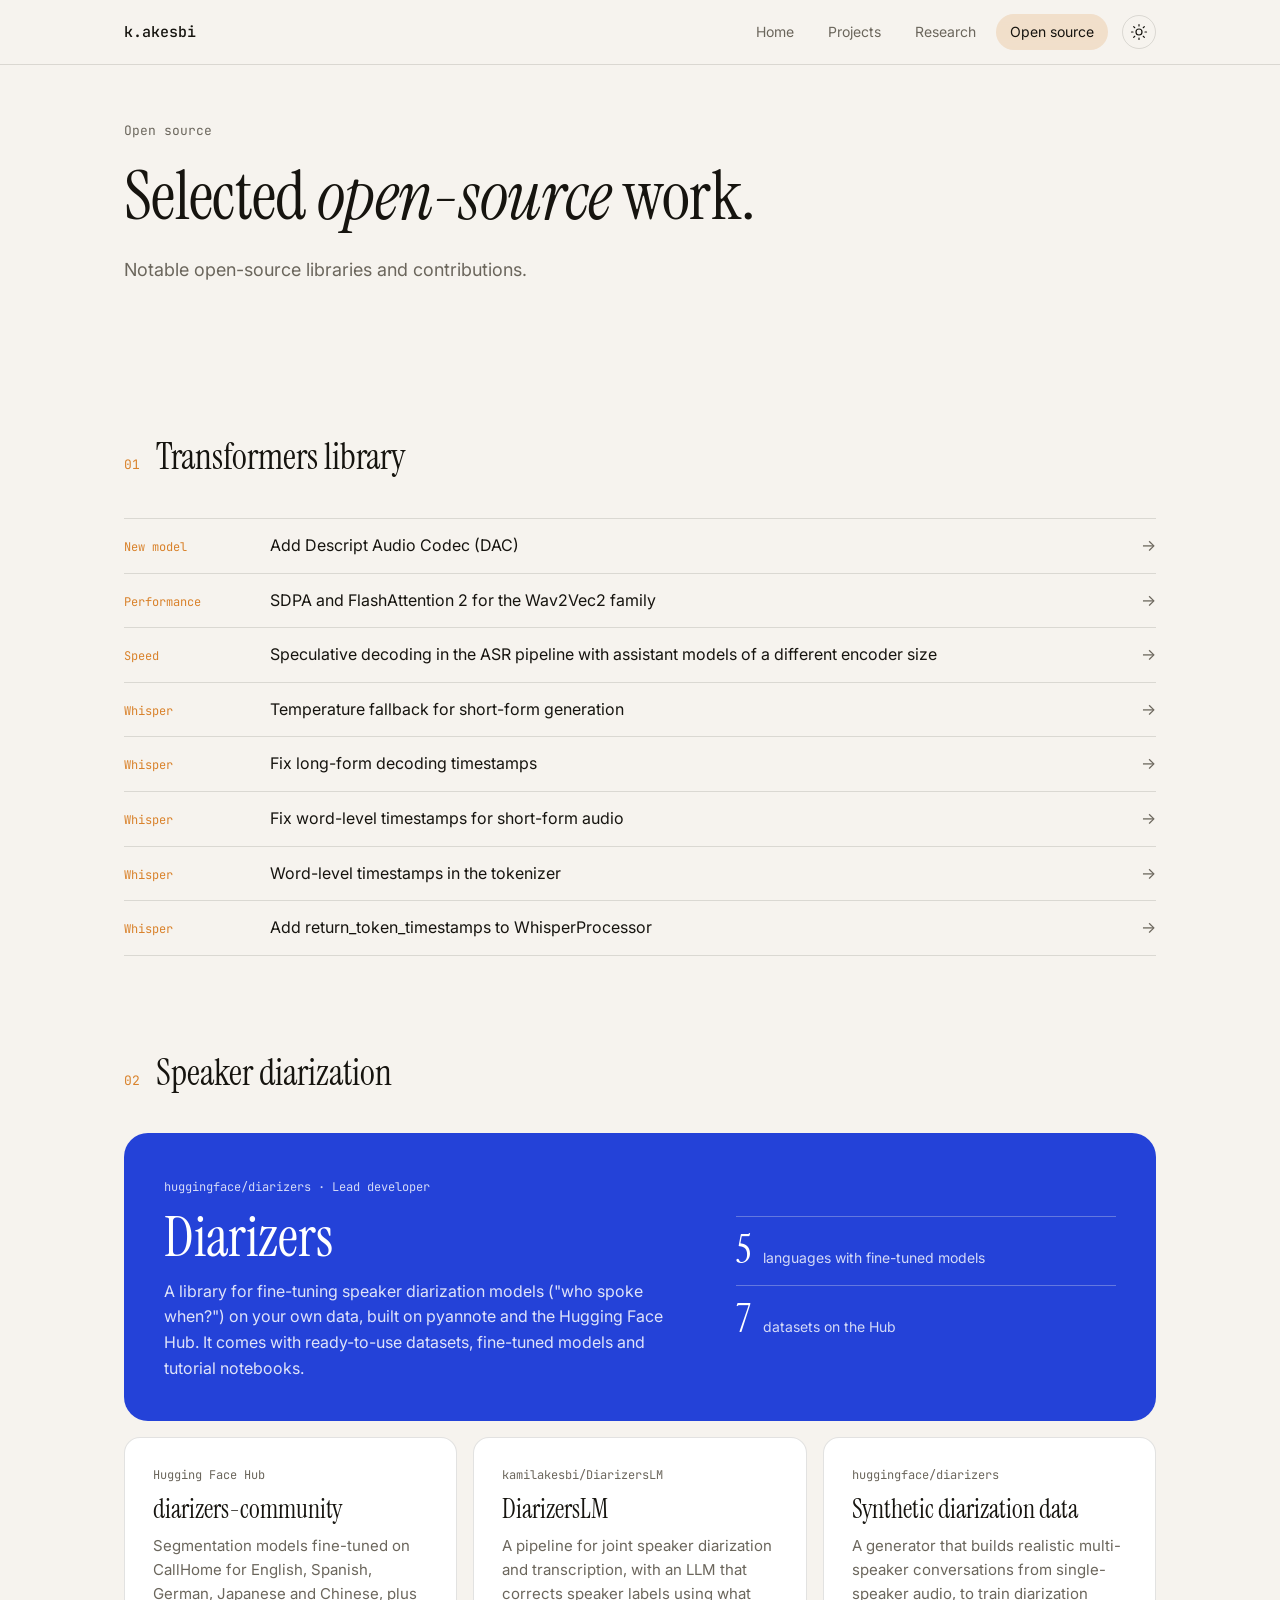
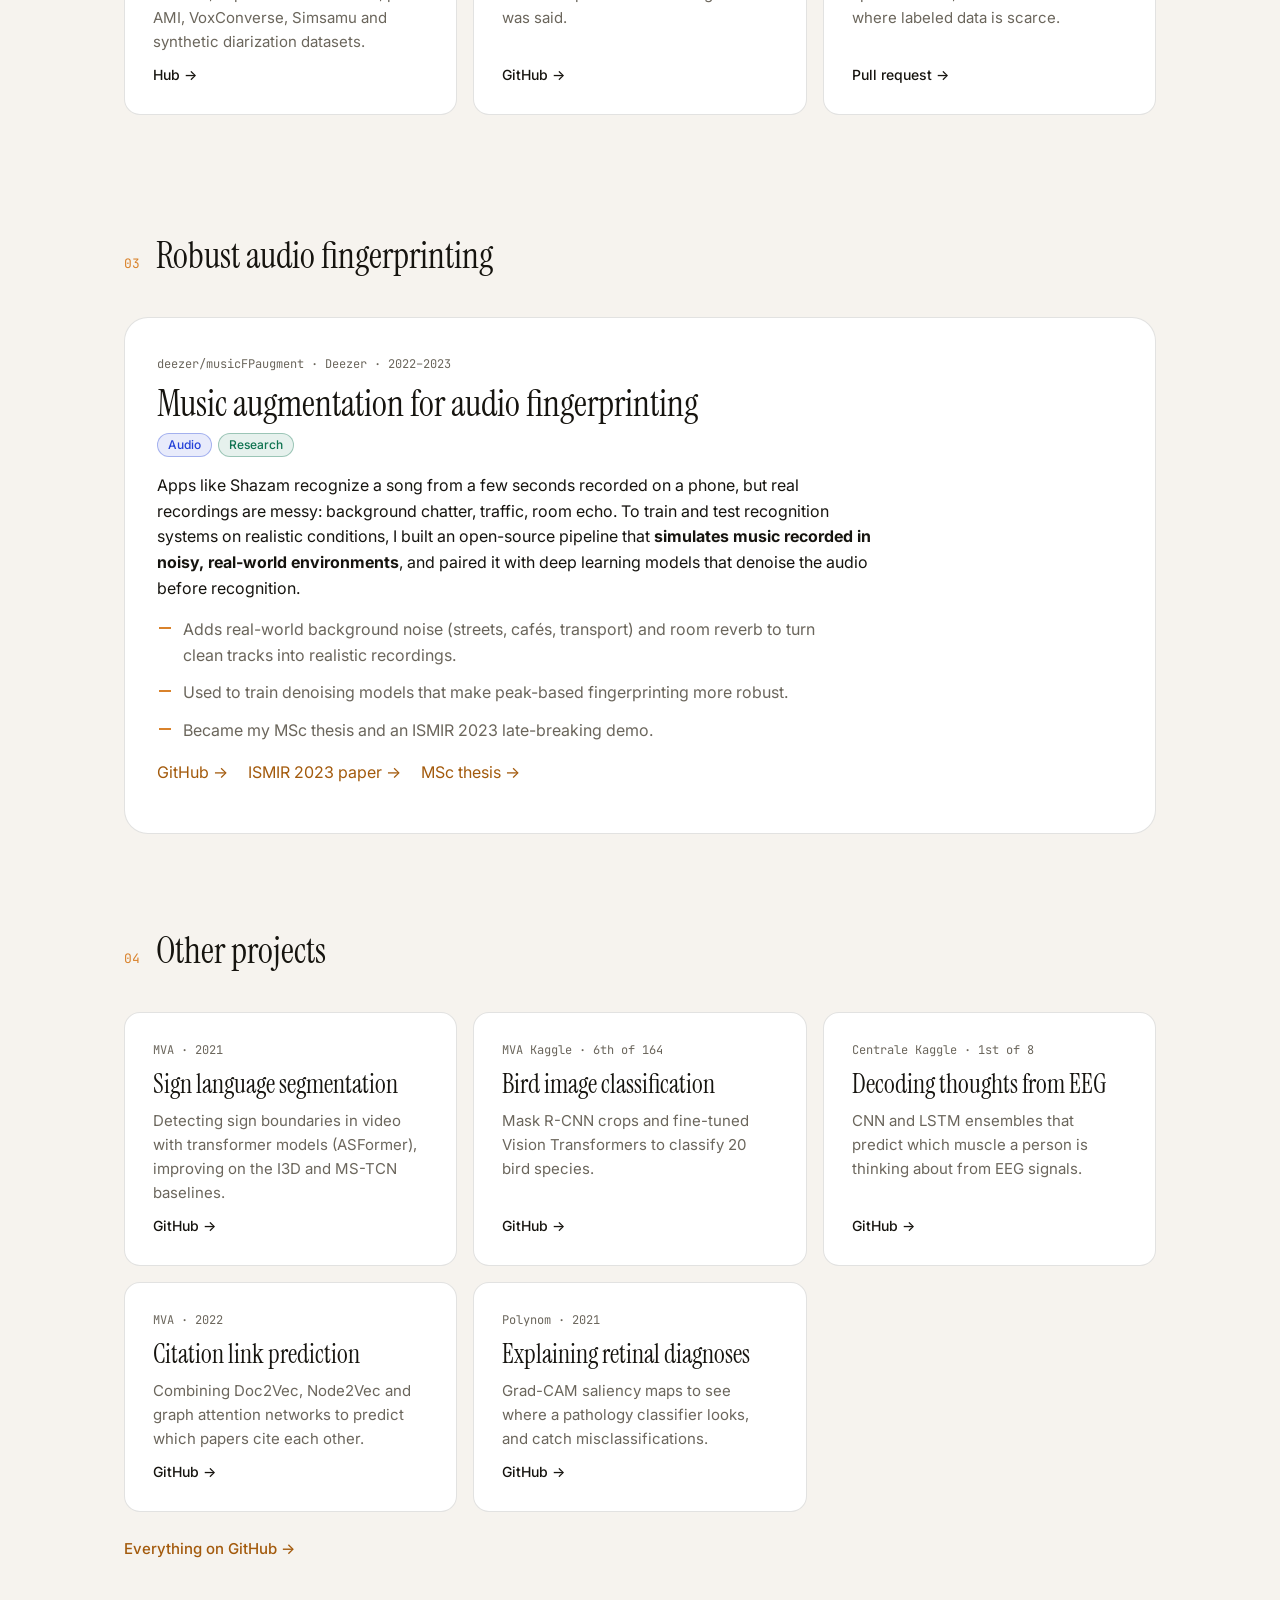
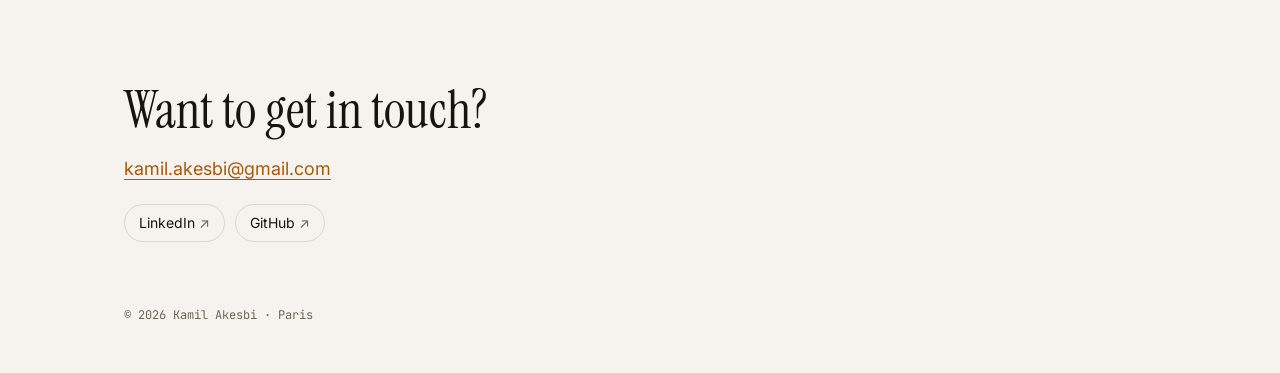
==== open-source.html @ e3978d7c "Publish portfolio site" ====
<!doctype html>
<html lang="en">
<head>
  <meta charset="utf-8">
  <meta name="viewport" content="width=device-width, initial-scale=1">
  <title>Open source · Kamil Akesbi</title>
  <meta name="description" content="Open-source work by Kamil Akesbi: Diarizers, Hugging Face Transformers contributions, and audio ML projects.">
  <meta property="og:type" content="website">
  <meta property="og:title" content="Open source · Kamil Akesbi">
  <meta property="og:description" content="Open-source audio work by Kamil Akesbi: Diarizers, Hugging Face Transformers, and music augmentation for fingerprinting.">
  <meta name="twitter:card" content="summary">
  <link rel="icon" href="data:image/svg+xml,<svg xmlns='http://www.w3.org/2000/svg' viewBox='0 0 32 32'><rect width='32' height='32' rx='8' fill='%232442D8'/><g fill='%23F6F3EE'><rect x='7' y='13' width='3' height='6' rx='1.5'/><rect x='12' y='8' width='3' height='16' rx='1.5'/><rect x='17' y='11' width='3' height='10' rx='1.5'/><rect x='22' y='14' width='3' height='4' rx='1.5'/></g></svg>">
  <link rel="preconnect" href="https://fonts.googleapis.com">
  <link rel="preconnect" href="https://fonts.gstatic.com" crossorigin>
  <link href="https://fonts.googleapis.com/css2?family=Instrument+Serif:ital@0;1&family=Inter:wght@400;500;600&family=JetBrains+Mono:wght@400;500&display=swap" rel="stylesheet">
  <link rel="stylesheet" href="styles.css?v=46">
  <script>
    try { const t = localStorage.getItem('theme'); if (t) document.documentElement.dataset.theme = t; } catch (e) {}
  </script>
</head>
<body>
  <div class="topbar">
  <header class="nav wrap">
      <a href="index.html" class="logo" aria-label="Home">k.akesbi</a>
      <nav>
        <a href="index.html">Home</a>
        <a href="projects.html">Projects</a>
        <a href="research.html">Research</a>
        <a href="open-source.html" class="active" aria-current="page">Open source</a>
        <button class="theme-toggle" id="themeToggle" aria-label="Toggle dark mode">
          <svg class="i-sun" viewBox="0 0 24 24" width="18" height="18" fill="none" stroke="currentColor" stroke-width="1.6" stroke-linecap="round"><circle cx="12" cy="12" r="4"/><path d="M12 2v2M12 20v2M4.9 4.9l1.4 1.4M17.7 17.7l1.4 1.4M2 12h2M20 12h2M4.9 19.1l1.4-1.4M17.7 6.3l1.4-1.4"/></svg>
          <svg class="i-moon" viewBox="0 0 24 24" width="18" height="18" fill="none" stroke="currentColor" stroke-width="1.6" stroke-linecap="round" stroke-linejoin="round"><path d="M20 14.5A8 8 0 0 1 9.5 4 8 8 0 1 0 20 14.5z"/></svg>
        </button>
      </nav>
    </header>
  </div>

  <main>
    <section class="page-head wrap">
      <p class="eyebrow">Open source</p>
      <h1 class="page-title">Selected <em>open-source</em> work.</h1>
      <p class="lede">Notable open-source libraries and contributions.</p>
    </section>

    <section class="wrap block" id="transformers">
      <h2 class="section-title"><span class="num">01</span>Transformers library</h2>
      <ul class="prs">
        <li><a href="https://github.com/huggingface/transformers/pull/31494"><span class="pr-kind">New model</span>Add Descript Audio Codec (DAC)</a></li>
        <li><a href="https://github.com/huggingface/transformers/pull/30121"><span class="pr-kind">Performance</span>SDPA and FlashAttention 2 for the Wav2Vec2 family</a></li>
        <li><a href="https://github.com/huggingface/transformers/pull/30637"><span class="pr-kind">Speed</span>Speculative decoding in the ASR pipeline with assistant models of a different encoder size</a></li>
        <li><a href="https://github.com/huggingface/transformers/pull/30984"><span class="pr-kind">Whisper</span>Temperature fallback for short-form generation</a></li>
        <li><a href="https://github.com/huggingface/transformers/pull/32003"><span class="pr-kind">Whisper</span>Fix long-form decoding timestamps</a></li>
        <li><a href="https://github.com/huggingface/transformers/pull/30325"><span class="pr-kind">Whisper</span>Fix word-level timestamps for short-form audio</a></li>
        <li><a href="https://github.com/huggingface/transformers/pull/32197"><span class="pr-kind">Whisper</span>Word-level timestamps in the tokenizer</a></li>
        <li><a href="https://github.com/huggingface/transformers/pull/30812"><span class="pr-kind">Whisper</span>Add return_token_timestamps to WhisperProcessor</a></li>
      </ul>
    </section>

    <section class="wrap block" id="diarization">
      <h2 class="section-title"><span class="num">02</span>Speaker diarization</h2>
      <a class="oss-hero" href="https://github.com/huggingface/diarizers">
        <div>
          <span class="tag">huggingface/diarizers · Lead developer</span>
          <h2>Diarizers</h2>
          <p>A library for fine-tuning speaker diarization models ("who spoke when?") on your own data, built on pyannote and the Hugging Face Hub. It comes with ready-to-use datasets, fine-tuned models and tutorial notebooks.</p>
        </div>
        <div class="oss-stats">
          <div><span class="stat-n">5</span><span class="stat-l">languages with fine-tuned models</span></div>
          <div><span class="stat-n">7</span><span class="stat-l">datasets on the Hub</span></div>
        </div>
      </a>
      <div class="oss-grid">
        <a class="card" href="https://huggingface.co/diarizers-community">
          <span class="tag">Hugging Face Hub</span>
          <h3>diarizers-community</h3>
          <p>Segmentation models fine-tuned on CallHome for English, Spanish, German, Japanese and Chinese, plus AMI, VoxConverse, Simsamu and synthetic diarization datasets.</p>
          <span class="more">Hub →</span>
        </a>
        <a class="card" href="https://github.com/kamilakesbi/DiarizersLM">
          <span class="tag">kamilakesbi/DiarizersLM</span>
          <h3>DiarizersLM</h3>
          <p>A pipeline for joint speaker diarization and transcription, with an LLM that corrects speaker labels using what was said.</p>
          <span class="more">GitHub →</span>
        </a>
        <a class="card" href="https://github.com/huggingface/diarizers/pull/10">
          <span class="tag">huggingface/diarizers</span>
          <h3>Synthetic diarization data</h3>
          <p>A generator that builds realistic multi-speaker conversations from single-speaker audio, to train diarization where labeled data is scarce.</p>
          <span class="more">Pull request →</span>
        </a>
      </div>
    </section>

    <section class="wrap block" id="fingerprinting">
      <h2 class="section-title"><span class="num">03</span>Robust audio fingerprinting</h2>
      <article class="fp-feature">
        <div>
          <span class="tag">deezer/musicFPaugment · Deezer · 2022–2023</span>
          <h3>Music augmentation for audio fingerprinting</h3>
          <div class="tags"><span class="tg t-audio">Audio</span><span class="tg t-research">Research</span></div>
          <p>Apps like Shazam recognize a song from a few seconds recorded on a phone, but real recordings are messy: background chatter, traffic, room echo. To train and test recognition systems on realistic conditions, I built an open-source pipeline that <strong>simulates music recorded in noisy, real-world environments</strong>, and paired it with deep learning models that denoise the audio before recognition.</p>
          <ul class="ticks">
            <li>Adds real-world background noise (streets, cafés, transport) and room reverb to turn clean tracks into realistic recordings.</li>
            <li>Used to train denoising models that make peak-based fingerprinting more robust.</li>
            <li>Became my MSc thesis and an ISMIR 2023 late-breaking demo.</li>
          </ul>
          <p class="proj-links"><a href="https://github.com/deezer/musicFPaugment">GitHub</a><a href="https://arxiv.org/abs/2310.13388">ISMIR 2023 paper</a><a href="https://arxiv.org/abs/2212.11277">MSc thesis</a></p>
        </div>
      </article>
    </section>

    <section class="wrap block">
      <h2 class="section-title"><span class="num">04</span>Other projects</h2>
      <div class="oss-grid">
        <a class="card" href="https://github.com/kamilakesbi/CompVis-Sign-Segmentation-with-Transformers">
          <span class="tag">MVA · 2021</span>
          <h3>Sign language segmentation</h3>
          <p>Detecting sign boundaries in video with transformer models (ASFormer), improving on the I3D and MS-TCN baselines.</p>
          <span class="more">GitHub →</span>
        </a>
        <a class="card" href="https://github.com/kamilakesbi/MVA-CompVis-Kaggle-Bird-classification">
          <span class="tag">MVA Kaggle · 6th of 164</span>
          <h3>Bird image classification</h3>
          <p>Mask R-CNN crops and fine-tuned Vision Transformers to classify 20 bird species.</p>
          <span class="more">GitHub →</span>
        </a>
        <a class="card" href="https://github.com/kamilakesbi/CompVis-Kaggle-EEG-classification">
          <span class="tag">Centrale Kaggle · 1st of 8</span>
          <h3>Decoding thoughts from EEG</h3>
          <p>CNN and LSTM ensembles that predict which muscle a person is thinking about from EEG signals.</p>
          <span class="more">GitHub →</span>
        </a>
        <a class="card" href="https://github.com/kamilakesbi/Graphs-Link-Prediction-with-GAE">
          <span class="tag">MVA · 2022</span>
          <h3>Citation link prediction</h3>
          <p>Combining Doc2Vec, Node2Vec and graph attention networks to predict which papers cite each other.</p>
          <span class="more">GitHub →</span>
        </a>
        <a class="card" href="https://github.com/kamilakesbi/CompVis-Retina-Disease-Visualisation">
          <span class="tag">Polynom · 2021</span>
          <h3>Explaining retinal diagnoses</h3>
          <p>Grad-CAM saliency maps to see where a pathology classifier looks, and catch misclassifications.</p>
          <span class="more">GitHub →</span>
        </a>
      </div>
      <a class="text-link" href="https://github.com/kamilakesbi">Everything on GitHub →</a>
    </section>
  </main>

  <footer class="footer wrap">
    <p class="footer-big">Want to get in touch?</p>
    <a class="footer-mail" href="mailto:kamil.akesbi@gmail.com">kamil.akesbi@gmail.com</a>
    <ul class="footer-links">
      <li><a href="https://www.linkedin.com/in/kamil-akesbi-19a98414a/">LinkedIn</a></li>
      <li><a href="https://github.com/kamilakesbi">GitHub</a></li>
    </ul>
    <p class="footer-small">© 2026 Kamil Akesbi · Paris</p>
  </footer>

  <script src="main.js?v=46"></script>
</body>
</html>
---- styles.css ----
:root {
  --bg: #F6F3EE;
  --surface: #FFFFFF;
  --ink: #16140F;
  --muted: #6B665C;
  --line: rgba(22, 20, 15, 0.12);
  --accent: #16140F;
  --accent-ink: #F6F3EE;
  --sand: #D9822B;
  --audio: #2442D8;
  --content: #C04E0C;
  --research: #0F7350;
  --prod: #5F5E5A;
  --audio-ink: #FFFFFF;
  --content-ink: #FFFFFF;
  --reco: #B5302B;
  --reco-ink: #FFFFFF;
  --research-ink: #FFFFFF;
  --dot: #D9822B;
  --link: #A35A0C;
  --serif: "Instrument Serif", Georgia, serif;
  --sans: "Inter", system-ui, -apple-system, sans-serif;
  --mono: "JetBrains Mono", ui-monospace, monospace;
  color-scheme: light;
}
@media (prefers-color-scheme: dark) {
  :root:not([data-theme="light"]) {
    --bg: #100F0D;
    --surface: #1A1916;
    --ink: #EDE9E1;
    --muted: #9C968A;
    --line: rgba(237, 233, 225, 0.12);
    --accent: #EDE9E1;
    --accent-ink: #100F0D;
    --sand: #F0A953;
    --audio: #8095FF;
    --content: #F4874A;
    --research: #4FC79B;
    --prod: #B4B2A9;
    --audio-ink: #100F0D;
    --content-ink: #100F0D;
    --reco: #F2706A;
    --reco-ink: #100F0D;
    --research-ink: #100F0D;
    --dot: #F0A953;
    --link: #F0A953;
    color-scheme: dark;
  }
}
:root[data-theme="dark"] {
  --bg: #100F0D;
  --surface: #1A1916;
  --ink: #EDE9E1;
  --muted: #9C968A;
  --line: rgba(237, 233, 225, 0.12);
  --accent: #EDE9E1;
  --accent-ink: #100F0D;
  --sand: #F0A953;
  --audio: #8095FF;
  --content: #F4874A;
  --research: #4FC79B;
  --prod: #B4B2A9;
  --audio-ink: #100F0D;
  --content-ink: #100F0D;
  --reco: #F2706A;
  --reco-ink: #100F0D;
  --research-ink: #100F0D;
  --dot: #F0A953;
  --link: #F0A953;
  color-scheme: dark;
}

* { box-sizing: border-box; }
html { -webkit-text-size-adjust: 100%; }
body {
  margin: 0;
  background: var(--bg);
  color: var(--ink);
  font-family: var(--sans);
  font-size: 16px;
  line-height: 1.6;
  -webkit-font-smoothing: antialiased;
}
a { color: inherit; text-decoration: none; }
img { max-width: 100%; display: block; }
.wrap { max-width: 1080px; margin: 0 auto; padding: 0 24px; }

/* Nav */
.nav { display: flex; justify-content: space-between; align-items: center; padding-top: 28px; padding-bottom: 28px; }
.logo { font-family: var(--mono); font-weight: 500; font-size: 15px; }
.nav nav { display: flex; align-items: center; gap: 28px; font-size: 14px; color: var(--muted); }
.nav nav a:hover { color: var(--ink); }
.theme-toggle { background: none; border: 1px solid var(--line); color: var(--ink); width: 34px; height: 34px; border-radius: 50%; display: grid; place-items: center; cursor: pointer; }
.theme-toggle:hover { border-color: var(--muted); }
.i-moon { display: none; }
:root[data-theme="dark"] .i-sun { display: none; }
:root[data-theme="dark"] .i-moon { display: block; }
@media (prefers-color-scheme: dark) {
  :root:not([data-theme="light"]) .i-sun { display: none; }
  :root:not([data-theme="light"]) .i-moon { display: block; }
}

/* Hero */
.hero { display: grid; grid-template-columns: minmax(0, 1.35fr) minmax(0, 1fr); gap: 56px; align-items: center; padding-top: 48px; padding-bottom: 40px; }
.eyebrow { font-family: var(--mono); font-size: 13px; color: var(--muted); margin: 0 0 20px; display: flex; align-items: center; gap: 10px; }
.live-dot { width: 8px; height: 8px; border-radius: 50%; background: var(--dot); box-shadow: 0 0 0 0 var(--dot); animation: pulse 2.4s infinite; flex-shrink: 0; }
@keyframes pulse { 0% { box-shadow: 0 0 0 0 color-mix(in srgb, var(--dot) 60%, transparent); } 70% { box-shadow: 0 0 0 10px transparent; } 100% { box-shadow: 0 0 0 0 transparent; } }
h1 { font-family: var(--serif); font-weight: 400; font-size: clamp(44px, 6.4vw, 78px); line-height: 1.02; letter-spacing: -0.01em; margin: 0 0 24px; }
h1 em { color: var(--accent); }
.hero h1 { margin-bottom: 12px; }
.tagline { font-family: var(--serif); font-size: clamp(26px, 3.2vw, 38px); line-height: 1.15; margin: 0 0 24px; }
.lede { font-size: 18px; color: var(--muted); max-width: 520px; margin: 0 0 32px; }
.cta-row { display: flex; align-items: center; gap: 24px; flex-wrap: wrap; }
.btn { display: inline-flex; align-items: center; gap: 8px; padding: 12px 20px; border-radius: 999px; font-size: 15px; font-weight: 500; transition: transform .15s ease; }
.btn-primary { background: var(--accent); color: var(--accent-ink); }
.btn:hover { transform: translateY(-1px); }
.socials { display: flex; gap: 16px; color: var(--muted); }
.socials a:hover { color: var(--ink); }
.portrait { margin: 0; position: relative; }
.portrait img { width: 100%; height: auto; aspect-ratio: 4 / 5; object-fit: cover; object-position: 62% 50%; border-radius: 24px; }
.portrait::after { content: ""; position: absolute; inset: 14px -14px -14px 14px; border: 1px solid var(--line); border-radius: 24px; z-index: -1; }

/* Spectrum */
.spectrum { padding-top: 24px; padding-bottom: 8px; }
#spectrum { width: 100%; height: 160px; display: block; }
.spectrum-legend { display: flex; flex-wrap: wrap; gap: 8px 24px; font-family: var(--mono); font-size: 12px; color: var(--muted); padding-top: 12px; border-top: 1px solid var(--line); }
.spectrum-legend a { margin-left: auto; color: var(--accent); }
.sw { display: inline-block; width: 10px; height: 10px; border-radius: 2px; margin-right: 8px; vertical-align: -1px; }
.sw-real { background: var(--ink); opacity: .35; }
.sw-ai { background: var(--sand); }

/* Sections */
.block { padding-top: 88px; }
.section-title { font-family: var(--serif); font-weight: 400; font-size: 36px; margin: 0 0 32px; display: flex; align-items: baseline; gap: 16px; }
.num { font-family: var(--mono); font-size: 13px; color: var(--sand); }

.awards { display: grid; grid-template-columns: repeat(3, minmax(0, 1fr)); gap: 16px; }
.award { background: var(--surface); border: 1px solid var(--line); border-radius: 16px; padding: 24px; display: flex; flex-direction: column; gap: 6px; transition: border-color .2s, transform .2s; }
.award:hover { border-color: var(--accent); transform: translateY(-2px); }
.award-org { font-family: var(--mono); font-size: 12px; color: var(--muted); text-transform: uppercase; letter-spacing: .08em; }
.award-name { font-family: var(--serif); font-size: 28px; line-height: 1.1; }
.award-desc { font-size: 14px; color: var(--muted); }

.stats { display: grid; grid-template-columns: repeat(4, minmax(0, 1fr)); border-top: 1px solid var(--line); }
.stat { padding: 24px 24px 0 0; display: flex; flex-direction: column; gap: 6px; }
.stat + .stat { padding-left: 24px; border-left: 1px solid var(--line); }
.stat-n { font-family: var(--serif); font-size: 52px; line-height: 1; color: var(--accent); }
.stat-l { font-size: 14px; color: var(--muted); }

.cards { display: grid; grid-template-columns: 1.4fr 1fr 1fr; gap: 16px; }
.card { background: var(--surface); border: 1px solid var(--line); border-radius: 16px; padding: 28px; display: flex; flex-direction: column; gap: 10px; transition: border-color .2s, transform .2s; }
.card:hover { border-color: var(--accent); transform: translateY(-2px); }
.card h3 { font-family: var(--serif); font-weight: 400; font-size: 28px; line-height: 1.1; margin: 0; }
.card p { margin: 0; color: var(--muted); font-size: 15px; flex: 1; }
.card-feature { background: var(--accent); color: var(--accent-ink); border-color: var(--accent); }
.card-feature p, .card-feature .tag { color: color-mix(in srgb, var(--accent-ink) 78%, transparent); }
.tag { font-family: var(--mono); font-size: 12px; color: var(--muted); }
.more { font-size: 14px; font-weight: 500; }

.timeline { list-style: none; margin: 0 0 24px; padding: 0; border-top: 1px solid var(--line); }
.timeline li { display: grid; grid-template-columns: 160px 1fr; gap: 16px; padding: 14px 0; border-bottom: 1px solid var(--line); }
.when { font-family: var(--mono); font-size: 13px; color: var(--muted); padding-top: 2px; }
.what strong { font-weight: 500; }
.text-link { color: var(--accent); font-weight: 500; font-size: 15px; }

/* Footer */
.footer { padding-top: 120px; padding-bottom: 48px; }
.footer-big { font-family: var(--serif); font-size: clamp(32px, 4.5vw, 52px); line-height: 1.1; margin: 0 0 16px; max-width: 760px; }
.footer-mail { font-size: 18px; color: var(--accent); border-bottom: 1px solid currentColor; }
.footer-small { font-family: var(--mono); font-size: 12px; color: var(--muted); margin: 64px 0 0; }

/* Reveal on scroll */
.reveal { opacity: 0; transform: translateY(16px); transition: opacity .6s ease, transform .6s ease; }
.reveal.in { opacity: 1; transform: none; }

/* Responsive */
@media (max-width: 860px) {
  .hero { grid-template-columns: 1fr; gap: 36px; padding-top: 16px; }
  .portrait { max-width: 360px; }
  .awards, .cards { grid-template-columns: 1fr; }
  .stats { grid-template-columns: repeat(2, minmax(0, 1fr)); }
  .stat:nth-child(3) { border-left: none; padding-left: 0; }
  .stat { padding-bottom: 24px; }
}
@media (max-width: 600px) {
  .wrap { padding-left: 16px; padding-right: 16px; }
  .portrait::after { inset: 10px -8px -10px 10px; }
  .nav { flex-wrap: wrap; gap: 14px; padding-top: 20px; padding-bottom: 12px; }
  .nav nav { gap: 16px; font-size: 13px; width: 100%; justify-content: space-between; }
  .block { padding-top: 64px; }
  .section-title { font-size: 30px; }
  .stat-n { font-size: 40px; }
  .stat + .stat { padding-left: 16px; }
  .timeline li { grid-template-columns: 1fr; gap: 2px; }
  .spectrum-legend a { margin-left: 0; }
}
@media (prefers-reduced-motion: reduce) {
  *, *::before, *::after { animation: none !important; transition: none !important; }
  .reveal { opacity: 1; transform: none; }
}

/* ---------- Inner pages ---------- */
.nav nav a.active { color: var(--ink); }
.page-head { padding-top: 56px; padding-bottom: 24px; }
.page-title { font-size: clamp(40px, 5.6vw, 68px); max-width: 820px; }
.page-title em { color: var(--accent); }
.jump { list-style: none; padding: 0; margin: 8px 0 0; display: flex; flex-wrap: wrap; gap: 8px; }
.jump a { display: inline-block; font-size: 14px; padding: 6px 14px; border: 1px solid var(--line); border-radius: 999px; color: var(--muted); }
.jump a:hover { color: var(--ink); border-color: var(--muted); }

/* Case study */
.case { margin-top: 64px; scroll-margin-top: 24px; }
.case-hero { background: var(--accent); color: var(--accent-ink); padding: 64px 0 56px; }
.case-kicker { font-family: var(--mono); font-size: 13px; margin: 0 0 16px; opacity: .8; }
.case-title { font-family: var(--serif); font-weight: 400; font-size: clamp(36px, 5vw, 60px); line-height: 1.05; margin: 0 0 40px; max-width: 860px; }
.case-meta { display: grid; grid-template-columns: repeat(3, minmax(0, 1fr)); gap: 24px; border-top: 1px solid color-mix(in srgb, var(--accent-ink) 30%, transparent); padding-top: 20px; font-size: 15px; }
.case-meta span { display: block; font-family: var(--mono); font-size: 12px; text-transform: uppercase; letter-spacing: .08em; opacity: .75; margin-bottom: 4px; }
.case-body { padding-top: 24px; }
.case-row { display: grid; grid-template-columns: 220px minmax(0, 1fr); gap: 40px; padding: 48px 0; border-bottom: 1px solid var(--line); }
.case-row:last-child { border-bottom: none; }
.case-label { font-family: var(--serif); font-weight: 400; font-size: 28px; line-height: 1.15; margin: 0; display: flex; flex-direction: column; gap: 8px; }
.case-content > p { font-size: 17px; margin: 0 0 24px; max-width: 680px; }
.case-content strong { font-weight: 600; }

/* Growth chart */
.growth { margin: 8px 0 0; background: var(--surface); border: 1px solid var(--line); border-radius: 16px; padding: 24px 24px 16px; }
.growth-bars { display: grid; grid-template-columns: repeat(3, minmax(0, 1fr)); gap: 24px; height: 220px; align-items: end; border-bottom: 1px solid var(--line); }
.gb { height: 100%; display: flex; flex-direction: column; justify-content: flex-end; align-items: center; gap: 6px; position: relative; }
.gb-val { font-family: var(--mono); font-size: 13px; color: var(--ink); }
.gb-bar { width: min(56px, 60%); height: calc(var(--v) * 0.82); min-height: 4px; background: var(--accent); border-radius: 4px 4px 0 0; cursor: default; }
.gb-bar:hover { opacity: .85; }
.gb-lab { position: absolute; bottom: -26px; font-family: var(--mono); font-size: 12px; color: var(--muted); }
.growth figcaption { font-size: 13px; color: var(--muted); margin-top: 40px; }
.growth figcaption a, .ticks a { color: var(--accent); }
.tip { position: fixed; z-index: 10; pointer-events: none; background: var(--ink); color: var(--bg); font-size: 13px; padding: 6px 10px; border-radius: 8px; white-space: nowrap; transform: translate(-50%, calc(-100% - 10px)); }

/* Pipeline */
.pipeline { display: grid; grid-template-columns: minmax(0,1fr) auto minmax(0,1fr) auto minmax(0,1fr) auto minmax(0,1fr); gap: 10px; align-items: stretch; margin: 0 0 28px; }
.pipe-step { background: var(--surface); border: 1px solid var(--line); border-radius: 14px; padding: 14px; display: flex; flex-direction: column; gap: 4px; font-size: 13px; color: var(--muted); }
.pipe-step strong { color: var(--ink); font-weight: 500; font-size: 15px; }
.pipe-n { font-family: var(--mono); font-size: 11px; color: var(--sand); }
.pipe-out { border-color: var(--accent); }
.pipe-arrow { align-self: center; color: var(--muted); font-size: 18px; }
.pipe-loop { grid-column: 1 / -1; display: flex; flex-wrap: wrap; align-items: center; gap: 8px; border: 1px dashed var(--line); border-radius: 14px; padding: 12px 14px; font-size: 13px; color: var(--muted); }
.pipe-loop-label { font-family: var(--mono); font-size: 12px; color: var(--sand); margin-right: 4px; }
.pipe-loop span:not(.pipe-loop-label) { background: var(--bg); border: 1px solid var(--line); border-radius: 999px; padding: 3px 10px; }

.ticks { list-style: none; padding: 0; margin: 0 0 16px; display: flex; flex-direction: column; gap: 12px; max-width: 700px; }
.ticks li { position: relative; padding-left: 26px; color: var(--muted); }
.ticks li::before { content: ""; position: absolute; left: 2px; top: .62em; width: 12px; height: 2px; background: var(--sand); }
.ticks strong { color: var(--ink); font-weight: 500; }

.stats-3 { grid-template-columns: repeat(3, minmax(0, 1fr)); margin-bottom: 32px; }
.stats-2 { grid-template-columns: repeat(2, minmax(0, 1fr)); margin-bottom: 32px; }
.milestones { list-style: none; padding: 0; margin: 0; border-top: 1px solid var(--line); }
.milestones li { display: grid; grid-template-columns: 110px 1fr; gap: 16px; padding: 12px 0; border-bottom: 1px solid var(--line); font-size: 15px; }

.press { display: grid; grid-template-columns: repeat(2, minmax(0, 1fr)); gap: 12px; }
.press a { background: var(--surface); border: 1px solid var(--line); border-radius: 12px; padding: 14px 16px; font-size: 15px; display: flex; flex-direction: column; gap: 2px; transition: border-color .2s; }
.press a:hover { border-color: var(--accent); }
.press span { font-family: var(--mono); font-size: 12px; color: var(--muted); }

/* Other work */
.work-item { display: grid; grid-template-columns: 220px minmax(0, 1fr); gap: 40px; padding: 36px 0; border-top: 1px solid var(--line); scroll-margin-top: 24px; }
.work-main h3 { font-family: var(--serif); font-weight: 400; font-size: 32px; line-height: 1.1; margin: 0 0 12px; }
.work-main > p { margin: 0 0 16px; max-width: 700px; }

@media (max-width: 860px) {
  .case-meta { grid-template-columns: 1fr; gap: 14px; }
  .case-row, .work-item { grid-template-columns: 1fr; gap: 16px; }
  .pipeline { grid-template-columns: 1fr; }
  .pipe-arrow { transform: rotate(90deg); justify-self: center; }
  .stats-3, .stats-2 { grid-template-columns: 1fr; }
  .stats-3 .stat, .stats-2 .stat { border-left: none !important; padding-left: 0 !important; border-bottom: 1px solid var(--line); }
}
@media (max-width: 600px) {
  .press { grid-template-columns: 1fr; }
  .milestones li { grid-template-columns: 1fr; gap: 2px; }
  .case-hero { padding: 48px 0 40px; }
  .growth { padding: 20px 16px 12px; }
  .growth-bars { height: 180px; }
}

/* Research */
.chips { list-style: none; padding: 0; margin: 0; display: flex; flex-wrap: wrap; gap: 8px; }
.chips li { font-size: 13px; padding: 5px 12px; border-radius: 999px; background: var(--surface); border: 1px solid var(--line); color: var(--muted); }
.featured-paper { display: grid; grid-template-columns: minmax(0, 1.1fr) minmax(0, 1fr); gap: 40px; align-items: center; background: var(--surface); border: 1px solid var(--line); border-radius: 24px; padding: 40px; }
.featured-paper h2 { font-family: var(--serif); font-weight: 400; font-size: clamp(32px, 4vw, 44px); line-height: 1.05; margin: 16px 0 10px; }
.featured-paper p { color: var(--muted); margin: 0 0 16px; }
.featured-paper .links { display: flex; align-items: center; gap: 20px; flex-wrap: wrap; margin-top: 24px; }
.badge-award { display: inline-block; font-family: var(--mono); font-size: 12px; padding: 5px 12px; border-radius: 999px; background: color-mix(in srgb, var(--sand) 18%, transparent); color: var(--sand); }
.authors { font-size: 14px; color: var(--muted); }
.authors strong { color: var(--ink); font-weight: 600; }
.fp-caption { font-family: var(--mono); font-size: 12px; margin-top: 12px !important; }
.pubs { list-style: none; padding: 0; margin: 0 0 24px; border-top: 1px solid var(--line); }
.pub { display: grid; grid-template-columns: 120px minmax(0, 1fr); gap: 24px; padding: 28px 0; border-bottom: 1px solid var(--line); }
.pub-year { font-family: var(--serif); font-size: 32px; line-height: 1; color: var(--accent); }
.pub h3 { font-weight: 500; font-size: 19px; line-height: 1.35; margin: 0 0 6px; }
.pub p { margin: 0 0 8px; }
.venue { display: flex; flex-wrap: wrap; gap: 6px; }
.badge { font-family: var(--mono); font-size: 12px; padding: 3px 10px; border-radius: 999px; border: 1px solid var(--line); color: var(--muted); }
.badge-gold { border-color: var(--sand); color: var(--sand); }
.pub-links { display: flex; gap: 16px; font-size: 14px; font-weight: 500; }
.pub-links a { color: var(--accent); }

/* Open source */
.oss-hero { display: grid; grid-template-columns: minmax(0, 1.4fr) minmax(0, 1fr); gap: 40px; align-items: center; background: var(--accent); color: var(--accent-ink); border-radius: 24px; padding: 40px; margin-bottom: 16px; transition: transform .2s; }
.oss-hero:hover { transform: translateY(-2px); }
.oss-hero .tag { color: inherit; opacity: .8; }
.oss-hero h2 { font-family: var(--serif); font-weight: 400; font-size: 56px; line-height: 1; margin: 10px 0 14px; }
.oss-hero p { margin: 0; opacity: .85; }
.oss-stats { display: flex; flex-direction: column; gap: 16px; }
.oss-stats > div { display: flex; align-items: baseline; gap: 12px; border-top: 1px solid color-mix(in srgb, var(--accent-ink) 30%, transparent); padding-top: 12px; }
.oss-stats .stat-n { color: inherit; font-size: 40px; }
.oss-stats .stat-l { color: inherit; opacity: .8; }
.oss-grid { display: grid; grid-template-columns: repeat(3, minmax(0, 1fr)); gap: 16px; margin-bottom: 24px; }
.oss-grid .card h3 { font-size: 26px; }
.prs { list-style: none; padding: 0; margin: 0; border-top: 1px solid var(--line); }
.prs a { display: grid; grid-template-columns: 130px minmax(0, 1fr) auto; gap: 16px; align-items: baseline; padding: 14px 0; border-bottom: 1px solid var(--line); }
.prs a::after { content: "→"; color: var(--muted); }
.prs a:hover { color: var(--accent); }
.pr-kind { font-family: var(--mono); font-size: 12px; color: var(--sand); }

/* About */
.about-head { display: grid; grid-template-columns: minmax(0, 0.8fr) minmax(0, 1.4fr); gap: 56px; align-items: start; padding-top: 48px; }
.bio p { font-size: 17px; margin: 0 0 18px; color: var(--muted); }
.bio p:first-child { color: var(--ink); font-size: 19px; }
.about-head .cta-row { margin-top: 28px; }
.cv { list-style: none; padding: 0; margin: 0; border-top: 1px solid var(--line); }
.cv > li { display: grid; grid-template-columns: 180px minmax(0, 1fr); gap: 24px; padding: 24px 0; border-bottom: 1px solid var(--line); }
.cv h3 { font-weight: 500; font-size: 19px; margin: 0; }
.cv .org { color: var(--muted); font-size: 14px; margin: 2px 0 8px; }
.cv p { margin: 0; }
.cv a { color: var(--accent); }
.skills { display: grid; grid-template-columns: repeat(auto-fit, minmax(200px, 1fr)); gap: 28px; }
.skills h3 { font-family: var(--mono); font-weight: 400; font-size: 12px; text-transform: uppercase; letter-spacing: .08em; color: var(--muted); margin: 0 0 12px; }

@media (max-width: 860px) {
  .featured-paper, .oss-hero, .about-head { grid-template-columns: 1fr; padding: 28px; }
  .about-head { padding: 24px; gap: 32px; }
  .about-head .portrait { max-width: 300px; }
  .oss-grid { grid-template-columns: 1fr; }
  .oss-hero h2 { font-size: 44px; }
}
@media (max-width: 600px) {
  .featured-paper, .oss-hero { padding: 22px; border-radius: 18px; }
  .about-head { padding: 16px; }
  .pub, .cv > li { grid-template-columns: 1fr; gap: 8px; }
  .prs a { grid-template-columns: 1fr auto; }
  .pr-kind { grid-column: 1 / -1; }
}

/* Home: merged about */
.lede:has(+ .lede-2) { margin-bottom: 14px; }
.lede-2 { font-size: 16px; }
.cv-link { display: inline-block; margin-top: 10px; font-size: 14px; font-weight: 500; color: var(--accent); }
.cv-head { display: flex; align-items: center; gap: 14px; margin-bottom: 10px; }
.cv-head .org { margin: 2px 0 0; }
.logo-tile { flex-shrink: 0; width: 48px; height: 48px; border-radius: 12px; background: #FFFFFF; border: 1px solid var(--line); display: grid; place-items: center; overflow: hidden; }
.logo-tile img { width: 100%; height: 100%; object-fit: contain; padding: 6px; }
.logo-mono { background: var(--surface); font-family: var(--serif); font-size: 20px; color: var(--muted); }

/* Spectrum intro */
.spectrum { padding-top: 72px; }
.spectrum-head { display: flex; justify-content: space-between; align-items: flex-end; gap: 32px; margin-bottom: 24px; }
.spectrum-kicker { font-family: var(--mono); font-size: 12px; text-transform: uppercase; letter-spacing: .08em; color: var(--sand); margin: 0 0 8px; }
.spectrum-title { font-family: var(--serif); font-weight: 400; font-size: 36px; line-height: 1.1; margin: 0 0 10px; }
.spectrum-text { color: var(--muted); max-width: 640px; margin: 0; }
.spectrum-text a { color: var(--accent); }
.seg { display: inline-flex; flex-shrink: 0; padding: 4px; border: 1px solid var(--line); border-radius: 999px; background: var(--surface); }
.seg button { font: inherit; font-size: 14px; border: 0; background: none; color: var(--muted); padding: 8px 16px; border-radius: 999px; cursor: pointer; }
.seg button[aria-pressed="true"] { background: var(--ink); color: var(--bg); }
.seg button[data-mode="ai"][aria-pressed="true"] { background: var(--sand); color: #16140F; }
@media (max-width: 760px) {
  .spectrum { padding-top: 48px; }
  .spectrum-head { flex-direction: column; align-items: flex-start; gap: 20px; }
  .spectrum-title { font-size: 30px; }
}
.logo-wide { width: 112px; }
.logo-wide img { padding: 6px 8px; }
.fp-visual .seg { margin: 4px 0 20px; }
.fp-visual canvas { width: 100%; height: 160px; display: block; }
.cv .ticks { margin: 4px 0 4px; }
.cv .ticks li { font-size: 15px; }


/* ---------- Category colors ---------- */
h1 em, .page-title em { color: inherit; }
.kw { font-style: italic; }
.kw-audio { color: var(--audio); }
.kw-content { color: var(--content); }
.kw-research { color: var(--research); }
.kw-prod { color: var(--prod); }
.tags { display: flex; flex-wrap: wrap; gap: 6px; }
.tg { font-family: var(--sans); font-size: 12px; font-weight: 500; line-height: 1; padding: 5px 10px; border-radius: 999px; border: 1px solid; white-space: nowrap; }
.t-audio { color: var(--audio); background: color-mix(in srgb, var(--audio) 10%, transparent); border-color: color-mix(in srgb, var(--audio) 35%, transparent); }
.t-content { color: var(--content); background: color-mix(in srgb, var(--content) 10%, transparent); border-color: color-mix(in srgb, var(--content) 35%, transparent); }
.t-research { color: var(--research); background: color-mix(in srgb, var(--research) 10%, transparent); border-color: color-mix(in srgb, var(--research) 35%, transparent); }
.t-prod { color: var(--prod); background: color-mix(in srgb, var(--prod) 10%, transparent); border-color: color-mix(in srgb, var(--prod) 35%, transparent); }
.cv-head + .tags { margin: 0 0 12px; }
.pub .tags { margin: 2px 0 10px; }
.work-side { display: flex; flex-direction: column; gap: 10px; }

/* Audio projects keep the blue blocks */
.case-hero, .oss-hero, .card-feature { background: var(--audio); color: var(--audio-ink); border-color: var(--audio); }
.case-hero .tg, .oss-hero .tg { color: var(--audio-ink); background: color-mix(in srgb, var(--audio-ink) 14%, transparent); border-color: color-mix(in srgb, var(--audio-ink) 40%, transparent); }
.case-meta { border-top-color: color-mix(in srgb, var(--audio-ink) 30%, transparent); }
.case-hero .tags { margin: -20px 0 32px; }

/* Inline links: neutral ink, underlined */
.cv p a, .ticks a, .growth figcaption a, .spectrum-text a { color: var(--ink); text-decoration: underline; text-decoration-color: color-mix(in srgb, var(--ink) 35%, transparent); text-underline-offset: 3px; }
.cv-link, .text-link, .pub-links a, .footer-mail { color: var(--ink); }
.card:hover, .award:hover, .press a:hover, .pipe-out { border-color: var(--ink); }
.prs a:hover { color: var(--ink); text-decoration: underline; }

/* Title colors topics only; all four tags keep their colors */
.logo-inria { background: #E63312; border-color: #E63312; }
.logo-inria img { filter: brightness(0) invert(1); padding: 10px 12px; }

/* Buttons and links in amber */
.btn-primary { background: var(--sand); color: #16140F; }
.cv .cv-link, .text-link, .pub-links a, .footer-mail, .prs a:hover { color: var(--link); }
.cv p a, .ticks a, .growth figcaption a, .spectrum-text a { color: var(--link); text-decoration-color: color-mix(in srgb, var(--link) 45%, transparent); }

/* Two-level experience bullets */
.ticks-2 { gap: 18px; max-width: 720px; }
.ticks-2 > li { color: var(--ink); }
.ticks-2 .lvl1 { font-weight: 500; }
.ticks .sub { list-style: none; padding: 0; margin: 8px 0 0; display: flex; flex-direction: column; gap: 6px; }
.ticks .sub li { position: relative; padding-left: 18px; font-size: 14.5px; color: var(--muted); }
.ticks .sub li::before { content: ""; position: absolute; left: 2px; top: .62em; width: 5px; height: 5px; border-radius: 50%; background: color-mix(in srgb, var(--sand) 60%, transparent); }
.ticks .sub strong { color: var(--ink); font-weight: 500; }

/* Collapsible sections */
.section-toggle { all: unset; cursor: pointer; display: inline-flex; align-items: baseline; gap: 16px; }
.section-toggle:focus-visible { outline: 2px solid var(--sand); outline-offset: 6px; border-radius: 4px; }
.section-toggle .chev { align-self: center; color: var(--muted); transition: transform .25s ease; }
.section-toggle:hover .chev { color: var(--ink); }
.section-toggle[aria-expanded="false"] .chev { transform: rotate(-90deg); }
.section-body { display: grid; grid-template-rows: 1fr; transition: grid-template-rows .35s ease; }
.section-body.collapsed { grid-template-rows: 0fr; }
.section-inner { overflow: hidden; min-height: 0; }

/* Foldable jobs */
.cv-head.is-toggle { cursor: pointer; }
.job-toggle { all: unset; cursor: pointer; margin-left: auto; align-self: center; width: 32px; height: 32px; border-radius: 50%; display: grid; place-items: center; color: var(--muted); border: 1px solid var(--line); flex-shrink: 0; }
.job-toggle:focus-visible { outline: 2px solid var(--sand); outline-offset: 2px; }
.cv-head.is-toggle:hover .job-toggle { color: var(--ink); border-color: var(--muted); }
.job-toggle .chev { transition: transform .25s ease; }
.job-toggle[aria-expanded="false"] .chev { transform: rotate(-90deg); }
.cv-head + .tags { margin-bottom: 4px; }
.job-body .section-inner > .ticks { padding-top: 10px; }
.exp-tools { display: flex; justify-content: flex-end; margin: 0 0 4px; }
.expand-all { all: unset; cursor: pointer; font-size: 14px; font-weight: 500; color: var(--link); }
.expand-all:focus-visible { outline: 2px solid var(--sand); outline-offset: 4px; border-radius: 4px; }

/* Accordion layout for collapsible sections */
.block:has(.section-toggle) { padding-top: 0; }
.block:has(.section-toggle) .section-title { margin: 0; padding: 28px 0; border-top: 1px solid var(--line); }
.block:has(.section-toggle[aria-expanded="true"]) .section-title { padding-bottom: 32px; }
#experience { margin-top: 72px; }
#skills .skills { padding-bottom: 28px; }
#skills > .section-body { border-bottom: 1px solid var(--line); }

/* Proof lines under the intro */
.proof { margin: 0 0 32px; padding: 14px 0; border-top: 1px solid var(--line); border-bottom: 1px solid var(--line); display: flex; flex-direction: column; gap: 8px; max-width: 520px; }
.proof > div { display: grid; grid-template-columns: 140px minmax(0, 1fr); gap: 12px; align-items: baseline; }
.proof dt { font-family: var(--mono); font-size: 12px; text-transform: uppercase; letter-spacing: .06em; color: var(--sand); }
.proof dd { margin: 0; font-size: 15px; color: var(--muted); }
.proof dd a { color: var(--ink); font-weight: 500; text-decoration: underline; text-decoration-color: color-mix(in srgb, var(--ink) 30%, transparent); text-underline-offset: 3px; }
.proof dd a:hover { text-decoration-color: var(--link); }
.proof .sep { margin: 0 8px; color: var(--muted); }
.proof .todo-link { color: var(--ink); font-weight: 500; }
@media (max-width: 600px) { .proof > div { grid-template-columns: 1fr; gap: 0; } }

/* Selected achievements */
#achievements { margin-top: 72px; }
#experience { margin-top: 0; }
.ach-label { font-family: var(--mono); font-size: 12px; text-transform: uppercase; letter-spacing: .06em; color: var(--sand); margin: 0 0 2px; }
.ach .cv-head { margin-bottom: 0; }
.ach-text { margin: 12px 0 8px; color: var(--muted); max-width: 680px; }
.ach-text strong { color: var(--ink); font-weight: 500; }
.ach-links { margin: 0; }
.ach-links .cv-link { margin-top: 0; }
.ach-links .sep { margin: 0 8px; color: var(--muted); }
.ach .section-inner { padding-bottom: 2px; }

/* Achievements as press-style cards */
.ach-grid { grid-template-columns: repeat(3, minmax(0, 1fr)); padding-bottom: 28px; }
.ach-grid a { font-size: 17px; font-weight: 500; gap: 4px; padding: 18px 20px; }
.ach-grid a span { color: var(--sand); text-transform: uppercase; letter-spacing: .06em; margin-bottom: 4px; }
.ach-grid a em { font-style: normal; font-weight: 400; font-size: 14px; color: var(--muted); }
.ach-grid a:hover { border-color: var(--sand); }
@media (max-width: 860px) { .ach-grid { grid-template-columns: 1fr; } }

/* Speed-change explainer */
.speed { margin: 8px 0 0; background: var(--surface); border: 1px solid var(--line); border-radius: 16px; padding: 20px 24px 16px; display: flex; flex-direction: column; gap: 18px; }
.speed-control { display: flex; align-items: center; gap: 14px; }
.speed-control label { font-family: var(--mono); font-size: 12px; text-transform: uppercase; letter-spacing: .06em; color: var(--muted); white-space: nowrap; }
.speed-control input[type="range"] { flex: 1; accent-color: var(--sand); }
.speed-control output { font-family: var(--mono); font-size: 15px; font-weight: 500; min-width: 52px; text-align: right; }
.speed-head { display: flex; justify-content: space-between; align-items: baseline; gap: 12px; flex-wrap: wrap; margin-bottom: 6px; }
.speed-axis { font-family: var(--mono); font-size: 12px; color: var(--muted); }
.speed-status { font-size: 13px; font-weight: 500; }
.speed-status.ok { color: var(--ink); }
.speed-status.bad { color: var(--muted); }
.speed canvas { width: 100%; height: 120px; display: block; border-bottom: 1px solid var(--line); }
.speed-note { font-size: 13px; color: var(--muted); margin: 6px 0 0; }
.speed figcaption { font-size: 13px; color: var(--muted); border-top: 1px solid var(--line); padding-top: 12px; }
.speed figcaption a { color: var(--link); }

/* Hybrid-track explainer */
.stems { margin: 8px 0 0; background: var(--surface); border: 1px solid var(--line); border-radius: 16px; padding: 20px 24px 16px; display: flex; flex-direction: column; gap: 16px; }
.stems .seg { align-self: flex-start; flex-wrap: wrap; }
.stems .seg button[aria-pressed="true"] { background: var(--ink); color: var(--bg); }
.stems-lanes { display: grid; grid-template-columns: 150px minmax(0, 1fr); gap: 12px; }
.stems-labels { display: grid; grid-template-rows: repeat(3, 1fr); font-family: var(--mono); font-size: 11px; color: var(--muted); }
.stems-labels span { display: flex; align-items: flex-end; padding-bottom: 6px; }
.stems-labels span:first-child { color: var(--sand); }
#stemsCanvas { width: 100%; height: 200px; display: block; }
.stems-verdict { display: flex; flex-wrap: wrap; gap: 10px; }
.stem-pill { display: inline-flex; align-items: center; gap: 10px; font-size: 14px; font-weight: 500; padding: 8px 14px; border-radius: 999px; border: 1px solid var(--line); color: var(--muted); }
.stem-pill span { font-family: var(--mono); font-size: 11px; text-transform: uppercase; letter-spacing: .06em; font-weight: 400; }
.stem-pill.is-ai { border-color: var(--sand); color: var(--ink); }
.stem-pill.is-ai span { color: var(--sand); }
.stems figcaption { font-size: 13px; color: var(--muted); border-top: 1px solid var(--line); padding-top: 12px; }
.stems figcaption a { color: var(--link); }
@media (max-width: 600px) {
  .stems { padding: 16px; }
  .stems-lanes { grid-template-columns: 1fr; }
  .stems-labels { display: flex; flex-wrap: wrap; gap: 4px 12px; }
  .stems-labels span { padding: 0; }
}

/* Research tabs */
.rtabs { display: flex; gap: 4px; border-bottom: 1px solid var(--line); margin: 4px 0 20px; overflow-x: auto; }
.rtabs [role="tab"] { all: unset; cursor: pointer; padding: 10px 14px; font-size: 15px; color: var(--muted); border-bottom: 2px solid transparent; margin-bottom: -1px; white-space: nowrap; }
.rtabs [role="tab"]:hover { color: var(--ink); }
.rtabs [role="tab"][aria-selected="true"] { color: var(--ink); font-weight: 500; border-bottom-color: var(--sand); }
.rtabs [role="tab"]:focus-visible { outline: 2px solid var(--sand); outline-offset: -2px; border-radius: 6px; }
.rpanel > p { font-size: 17px; margin: 0 0 20px; max-width: 680px; }

/* Zero-shot explainer */
.zs { margin: 0; background: var(--surface); border: 1px solid var(--line); border-radius: 16px; padding: 20px 24px 16px; display: flex; flex-direction: column; gap: 14px; }
.zs-steps { display: flex; flex-wrap: wrap; gap: 8px; align-items: center; }
.zs-btn { all: unset; cursor: pointer; display: inline-flex; align-items: center; gap: 8px; font-size: 14px; padding: 8px 14px; border: 1px solid var(--line); border-radius: 999px; color: var(--ink); }
.zs-btn span { font-family: var(--mono); font-size: 11px; width: 18px; height: 18px; border-radius: 50%; display: grid; place-items: center; border: 1px solid var(--sand); color: var(--sand); }
.zs-btn:hover { border-color: var(--sand); }
.zs-btn.done { border-color: var(--sand); }
.zs-btn.done span { background: var(--sand); color: #16140F; }
.zs-btn:focus-visible, .zs-reset:focus-visible { outline: 2px solid var(--sand); outline-offset: 2px; }
.zs-reset { all: unset; cursor: pointer; font-size: 13px; color: var(--muted); margin-left: auto; padding: 8px 4px; }
.zs-reset:hover { color: var(--ink); }
#zsCanvas { width: 100%; height: 320px; display: block; border: 1px solid var(--line); border-radius: 12px; }
.zs-status { margin: 0; font-size: 15px; min-height: 2.6em; }
.zs figcaption { font-size: 13px; color: var(--muted); border-top: 1px solid var(--line); padding-top: 12px; }
.zs figcaption a { color: var(--link); }
@media (max-width: 600px) { #zsCanvas { height: 260px; } .zs { padding: 16px; } .zs-reset { margin-left: 0; } }

/* Projects page: foldable project cards */
.proj-group .section-title { margin-bottom: 20px; }
.proj { border-top: 1px solid var(--line); scroll-margin-top: 24px; }
.proj:last-child { border-bottom: 1px solid var(--line); }
.proj-head { align-items: flex-start; padding: 24px 0; margin: 0; gap: 20px; }
.proj-text { flex: 1; min-width: 0; }
.proj-meta { margin: 0 0 6px; display: flex; align-items: center; gap: 10px; font-family: var(--mono); font-size: 12px; color: var(--muted); }
.proj-badge { color: var(--sand); border: 1px solid color-mix(in srgb, var(--sand) 50%, transparent); border-radius: 999px; padding: 2px 8px; text-transform: uppercase; letter-spacing: .06em; font-size: 11px; }
.proj-head h3 { font-family: var(--serif); font-weight: 400; font-size: 32px; line-height: 1.1; margin: 0 0 8px; }
.proj-sum { margin: 0 0 12px; font-size: 17px; color: var(--muted); max-width: 700px; }
.proj-head .job-toggle { margin-top: 26px; }
.proj-body .section-inner > :last-child { margin-bottom: 24px; }
.proj .case-row { grid-template-columns: 1fr; gap: 12px; padding: 24px 0; border-bottom: none; border-top: 1px dashed var(--line); }
.proj .case-label { font-family: var(--mono); font-weight: 400; font-size: 12px; text-transform: uppercase; letter-spacing: .08em; color: var(--sand); }
.proj .case-content > p { font-size: 16px; }
.case-meta-row { display: flex; flex-wrap: wrap; gap: 12px 40px; padding: 4px 0 20px; font-size: 15px; }
.case-meta-row span { display: block; font-family: var(--mono); font-size: 11px; text-transform: uppercase; letter-spacing: .08em; color: var(--muted); margin-bottom: 2px; }
.proj-soon { font-size: 14px; color: var(--muted); font-style: italic; }
.proj-links { display: flex; flex-wrap: wrap; gap: 20px; margin: 0; }
.proj-links a, .proj .case-content p a, .proj .ticks a { color: var(--link); }
.proj-links a::after { content: " →"; }

/* Synthetic diarization diagram */
.synth { display: grid; grid-template-columns: minmax(0,1fr) auto minmax(0,1fr) auto minmax(0,1fr); gap: 10px; align-items: stretch; margin: 4px 0 20px; }
.synth-step { background: var(--surface); border: 1px solid var(--line); border-radius: 14px; padding: 14px; display: flex; flex-direction: column; gap: 10px; font-size: 13px; }
.synth-step strong { font-weight: 500; font-size: 15px; }
.synth-step em { font-style: normal; color: var(--muted); font-size: 12px; margin-top: auto; }
.synth-clips { display: flex; flex-direction: column; gap: 4px; }
.synth-clips span { width: var(--w); min-width: 24px; height: 14px; border-radius: 4px; background: color-mix(in srgb, var(--ink) 22%, transparent); font-family: var(--mono); font-size: 10px; line-height: 14px; padding-left: 5px; color: var(--ink); }
.synth-timeline { position: relative; display: flex; flex-direction: column; gap: 6px; }
.synth-timeline > div { position: relative; height: 14px; padding-left: 16px; }
.synth-timeline b { position: absolute; left: 0; top: 0; font-family: var(--mono); font-size: 10px; font-weight: 400; color: var(--muted); line-height: 14px; }
.synth-timeline i { position: absolute; top: 0; height: 14px; border-radius: 4px; background: color-mix(in srgb, var(--ink) 30%, transparent); margin-left: 16px; max-width: calc(100% - 16px); }
.synth-chips { display: flex; flex-wrap: wrap; gap: 6px; }
.synth-chips span { background: var(--bg); border: 1px solid var(--line); border-radius: 999px; padding: 3px 10px; font-size: 12px; }

@media (max-width: 860px) {
  .synth { grid-template-columns: 1fr; }
  .synth .pipe-arrow { transform: rotate(90deg); justify-self: center; }
}
@media (max-width: 600px) {
  .proj-head h3 { font-size: 26px; }
  .proj-sum { font-size: 15px; }
}

/* Featured fingerprinting project on the Open source page */
.fp-feature { background: var(--surface); border: 1px solid var(--line); border-radius: 24px; padding: 32px; }
.fp-feature h3 { font-family: var(--serif); font-weight: 400; font-size: 36px; line-height: 1.1; margin: 8px 0 10px; }
.fp-feature .tags { margin-bottom: 16px; }
.fp-feature > div > p { margin: 0 0 16px; max-width: 720px; }
.fp-feature .proj-links a { color: var(--link); }
@media (max-width: 600px) { .fp-feature { padding: 22px; } .fp-feature h3 { font-size: 28px; } }

/* Keeping it accurate panel */
.keep { border: 1px solid color-mix(in srgb, var(--sand) 45%, var(--line)); background: color-mix(in srgb, var(--sand) 6%, var(--surface)); border-radius: 16px; padding: 20px 22px; margin: 4px 0 24px; }
.keep-title { font-family: var(--serif); font-size: 26px; line-height: 1.1; margin: 0 0 6px; }
.keep-title span { color: var(--sand); margin-right: 4px; }
.keep-sub { margin: 0 0 16px; color: var(--muted); font-size: 15px; }
.keep-grid { display: grid; grid-template-columns: repeat(4, minmax(0, 1fr)); gap: 10px; }
.keep-grid > div { background: var(--surface); border: 1px solid var(--line); border-radius: 12px; padding: 14px; display: flex; flex-direction: column; gap: 6px; }
.keep-grid strong { font-weight: 500; font-size: 15px; }
.keep-grid span { font-size: 13px; color: var(--muted); line-height: 1.5; }
.contrib-title { font-family: var(--mono); font-size: 12px; text-transform: uppercase; letter-spacing: .08em; color: var(--muted); margin: 0 0 10px; }
@media (max-width: 860px) { .keep-grid { grid-template-columns: repeat(2, minmax(0, 1fr)); } }
@media (max-width: 520px) { .keep-grid { grid-template-columns: 1fr; } }

/* Dated impact timeline */
.timeline-impact { list-style: none; padding: 0; margin: 8px 0 0 7px; border-left: 2px solid var(--line); }
.timeline-impact li { position: relative; display: grid; grid-template-columns: 90px minmax(0, 1fr); gap: 16px; padding: 0 0 20px 22px; }
.timeline-impact li::before { content: ""; position: absolute; left: -6px; top: 6px; width: 10px; height: 10px; border-radius: 50%; background: var(--bg); border: 2px solid var(--sand); }
.timeline-impact .when { font-family: var(--mono); font-size: 13px; color: var(--muted); padding-top: 2px; }
.timeline-impact p { margin: 0 0 4px; font-size: 15px; }
.timeline-impact strong { font-weight: 600; }
.tl-links { display: flex; flex-wrap: wrap; gap: 4px 14px; font-size: 13px; }
.tl-links a { color: var(--link); }
.tl-links a::after { content: " ↗"; font-size: 11px; }
@media (max-width: 600px) { .timeline-impact li { grid-template-columns: 1fr; gap: 2px; } }

/* Bigger section titles inside project cards */
.proj .case-label { font-family: var(--serif); font-size: 28px; line-height: 1.15; text-transform: none; letter-spacing: 0; color: var(--ink); display: flex; flex-direction: row; align-items: center; gap: 12px; }
.proj .case-label::before { content: ""; width: 18px; height: 2px; background: var(--sand); flex-shrink: 0; }
@media (max-width: 600px) { .proj .case-label { font-size: 24px; } }

/* Uploads chart in amber */
.gb-bar { background: var(--sand); }
.gb-val { color: var(--sand); font-weight: 500; }
.proj .case-label { color: var(--sand); }
/* Option B: larger mono section titles */
.proj .case-label { font-family: var(--mono); font-size: 15px; font-weight: 500; line-height: 1.3; text-transform: uppercase; letter-spacing: .08em; color: var(--sand); }
.proj .case-label::before { width: 16px; }
@media (max-width: 600px) { .proj .case-label { font-size: 14px; } }

/* Zero-shot explainer v2: cluster map + mean fingerprint */
.zs-hint { margin: 0; font-size: 15px; color: var(--muted); }
.zs-hint strong { color: var(--ink); font-weight: 500; }
.zs-pick { align-self: flex-start; flex-wrap: wrap; }
.zs-pick button[aria-pressed="true"] { background: var(--ink); color: var(--bg); }
.zs-pick button[data-cluster="new"] { color: var(--sand); }
.zs-pick button[data-cluster="new"][aria-pressed="true"] { background: var(--sand); color: #16140F; }
.zs-fp { border: 1px solid var(--line); border-radius: 12px; padding: 12px 14px; }
.zs-fp-head { display: flex; justify-content: space-between; flex-wrap: wrap; gap: 6px 16px; font-family: var(--mono); font-size: 12px; color: var(--muted); margin-bottom: 8px; }
.zs-legend { display: flex; gap: 14px; flex-wrap: wrap; }
.zs-dash { display: inline-block; width: 14px; border-top: 1px dashed var(--ink); opacity: .7; margin-right: 6px; vertical-align: middle; }
#zsFp { width: 100%; height: 130px; display: block; }
.zs-checks { display: flex; flex-direction: column; gap: 6px; }
.zs-check { display: grid; grid-template-columns: 22px 170px minmax(0, 1fr); gap: 8px; align-items: baseline; font-size: 14px; }
.zs-mark { font-weight: 600; color: var(--ink); }
.zs-check.bad .zs-mark { color: var(--muted); }
.zs-who { font-family: var(--mono); font-size: 12px; color: var(--muted); }
.zs-verdict { margin: 6px 0 0; font-size: 15px; font-weight: 500; }
.zs-verdict.is-new { color: var(--sand); }
@media (max-width: 600px) { .zs-check { grid-template-columns: 22px minmax(0, 1fr); } .zs-check > span:last-child { grid-column: 2; } }

/* Footer links */
.footer-links { list-style: none; padding: 0; margin: 20px 0 0; display: flex; flex-wrap: wrap; gap: 10px; }
.footer-links a { display: inline-block; font-size: 14px; padding: 7px 14px; border: 1px solid var(--line); border-radius: 999px; color: var(--ink); transition: border-color .2s, color .2s; }
.footer-links a::after { content: " ↗"; color: var(--muted); }
.footer-links a:hover { border-color: var(--sand); color: var(--link); }

/* Communities explainer */
.comm { margin: 4px 0 0; background: var(--surface); border: 1px solid var(--line); border-radius: 16px; padding: 20px 24px 16px; display: flex; flex-direction: column; gap: 14px; }
.comm-pick { align-self: flex-start; }
.comm-pick button[aria-pressed="true"] { background: var(--ink); color: var(--bg); }
.comm-pick button[data-view="comm"][aria-pressed="true"] { background: var(--sand); color: #16140F; }
#commCanvas { width: 100%; height: 340px; display: block; border: 1px solid var(--line); border-radius: 12px; }
.comm-stats { display: flex; justify-content: space-between; align-items: baseline; gap: 16px; flex-wrap: wrap; }
.comm-status { margin: 0; font-size: 15px; flex: 1; min-width: 240px; }
.comm-metric { margin: 0; font-family: var(--mono); font-size: 14px; color: var(--sand); white-space: nowrap; }
.comm figcaption { font-size: 13px; color: var(--muted); border-top: 1px solid var(--line); padding-top: 12px; }
@media (max-width: 600px) { #commCanvas { height: 280px; } .comm { padding: 16px; } }

/* Voronoi week-to-week explainer */
.comm-pair { display: grid; grid-template-columns: repeat(2, minmax(0, 1fr)); gap: 14px; }
.comm-pair canvas { width: 100%; height: 260px; display: block; border: 1px solid var(--line); border-radius: 12px; background: var(--bg); }
.comm-week { margin: 6px 0 0; text-align: center; font-family: var(--serif); font-style: italic; font-size: 17px; color: var(--muted); }
@media (max-width: 700px) { .comm-pair { grid-template-columns: 1fr; } .comm-pair canvas { height: 220px; } }

/* Communities: stats and example communities */
.mini-stats { margin: 16px 0 0; }
.mini-stats .stat-n { font-size: 40px; }
.comm-cards { display: grid; grid-template-columns: repeat(4, minmax(0, 1fr)); gap: 12px; margin: 4px 0 16px; }
.comm-card { background: var(--surface); border: 1px solid var(--line); border-radius: 14px; padding: 16px; display: flex; flex-direction: column; gap: 4px; }
.comm-card strong { font-family: var(--serif); font-weight: 400; font-size: 22px; line-height: 1.15; }
.comm-kind { font-family: var(--mono); font-size: 11px; text-transform: uppercase; letter-spacing: .06em; color: var(--sand); }
.comm-where { font-size: 14px; color: var(--ink); }
.comm-facts { font-size: 13px; color: var(--muted); }
.comm-tools { font-size: 14px; color: var(--muted); }
@media (max-width: 860px) { .comm-cards { grid-template-columns: repeat(2, minmax(0, 1fr)); } }
@media (max-width: 480px) { .comm-cards { grid-template-columns: 1fr; } }

/* Project cards: header band + inset content panel */
.proj { border: 1px solid var(--line); border-radius: 20px; background: var(--surface); margin-bottom: 16px; overflow: hidden; transition: border-color .25s ease, box-shadow .25s ease; }
.proj:last-child { border-bottom: 1px solid var(--line); }
.proj-head { padding: 24px 28px; transition: background .2s ease; }
.proj-head:hover { background: color-mix(in srgb, var(--sand) 5%, var(--surface)); }
.proj-head .job-toggle { margin-top: 22px; background: var(--bg); }
.proj:has(.proj-head .job-toggle[aria-expanded="true"]) { border-color: color-mix(in srgb, var(--sand) 55%, var(--line)); box-shadow: 0 10px 40px -24px color-mix(in srgb, var(--sand) 60%, transparent); }
.proj:has(.proj-head .job-toggle[aria-expanded="true"]) .proj-head { background: color-mix(in srgb, var(--sand) 7%, var(--surface)); }
.proj:has(.proj-head .job-toggle[aria-expanded="true"]) .proj-body { background: var(--bg); border-top: 1px solid color-mix(in srgb, var(--sand) 35%, var(--line)); }
.proj-body .section-inner { padding: 0 28px; }
.proj-body .section-inner > :first-child { margin-top: 24px; }
.proj-body .section-inner > .case-row:first-child { border-top: none; padding-top: 0; }
.proj .case-meta-row { padding-bottom: 8px; }
.proj-group .section-title { margin-bottom: 24px; }
@media (max-width: 600px) {
  .proj { border-radius: 16px; }
  .proj-head { padding: 20px 18px; }
  .proj-body .section-inner { padding: 0 18px; }
}


/* Option A: colored hero band per project (blue = audio, orange = recommendation/content) */
.proj[data-topic="audio"] { --topic: var(--audio); --topic-ink: var(--audio-ink); }
.proj[data-topic="content"] { --topic: var(--content); --topic-ink: var(--content-ink); }
.proj { border-top: 4px solid var(--topic); }
.proj-head .case-meta-row { display: none; }
.proj-head:hover { background: color-mix(in srgb, var(--topic) 6%, var(--surface)); }
.proj:has(.proj-head .job-toggle[aria-expanded="true"]) { border-color: var(--topic); box-shadow: 0 14px 44px -26px var(--topic); }
.proj:has(.proj-head .job-toggle[aria-expanded="true"]) .proj-head,
.proj:has(.proj-head .job-toggle[aria-expanded="true"]) .proj-head:hover { background: var(--topic); color: var(--topic-ink); padding-bottom: 28px; }
.proj:has(.proj-head .job-toggle[aria-expanded="true"]) .proj-head .proj-sum,
.proj:has(.proj-head .job-toggle[aria-expanded="true"]) .proj-head .proj-meta { color: color-mix(in srgb, var(--topic-ink) 82%, transparent); }
.proj:has(.proj-head .job-toggle[aria-expanded="true"]) .proj-head .proj-badge { color: var(--topic-ink); border-color: color-mix(in srgb, var(--topic-ink) 55%, transparent); }
.proj:has(.proj-head .job-toggle[aria-expanded="true"]) .proj-head .tg { color: var(--topic-ink); background: color-mix(in srgb, var(--topic-ink) 14%, transparent); border-color: color-mix(in srgb, var(--topic-ink) 40%, transparent); }
.proj:has(.proj-head .job-toggle[aria-expanded="true"]) .proj-head .job-toggle { background: transparent; color: var(--topic-ink); border-color: color-mix(in srgb, var(--topic-ink) 50%, transparent); }
.proj:has(.proj-head .job-toggle[aria-expanded="true"]) .proj-head .case-meta-row { display: flex; margin-top: 20px; padding: 16px 0 0; border-top: 1px solid color-mix(in srgb, var(--topic-ink) 30%, transparent); }
.proj:has(.proj-head .job-toggle[aria-expanded="true"]) .proj-head .case-meta-row span { color: color-mix(in srgb, var(--topic-ink) 75%, transparent); }
.proj:has(.proj-head .job-toggle[aria-expanded="true"]) .proj-body { background: var(--bg); border-top: none; }

.proj[data-topic="reco"] { --topic: var(--reco); --topic-ink: var(--reco-ink); }
.proj[data-topic="research"] { --topic: var(--research); --topic-ink: var(--research-ink); }

/* Sticky top banner with page links */
html { scroll-padding-top: 88px; }
.topbar { position: sticky; top: 0; z-index: 50; background: color-mix(in srgb, var(--bg) 82%, transparent); -webkit-backdrop-filter: saturate(140%) blur(12px); backdrop-filter: saturate(140%) blur(12px); border-bottom: 1px solid var(--line); }
.topbar .nav { padding-top: 14px; padding-bottom: 14px; }
.topbar .nav nav { gap: 6px; }
.topbar .nav nav a { padding: 7px 14px; border-radius: 999px; transition: background .2s, color .2s; }
.topbar .nav nav a:hover { background: color-mix(in srgb, var(--ink) 7%, transparent); color: var(--ink); }
.topbar .nav nav a.active { background: color-mix(in srgb, var(--sand) 18%, transparent); color: var(--ink); }
.topbar .theme-toggle { margin-left: 8px; }
@media (max-width: 600px) {
  .topbar .nav { padding-top: 10px; padding-bottom: 10px; }
  .topbar .nav nav { gap: 2px; }
  .topbar .nav nav a { padding: 6px 9px; }
}
.topbar .nav nav a { white-space: nowrap; }
@media (max-width: 600px) {
  .topbar .nav { gap: 6px; }
  .topbar .nav nav a { padding: 6px 8px; font-size: 13px; }
  .topbar .theme-toggle { width: 30px; height: 30px; margin-left: 0; }
}

/* Logos under the dates, on the page background */
.cv-side { display: flex; flex-direction: column; align-items: flex-start; gap: 14px; }
.cv-side .logo-tile { background: transparent; border: none; border-radius: 0; width: 56px; height: 56px; }
.cv-side .logo-tile img { padding: 0; object-fit: contain; object-position: left center; }
.cv-side .logo-wide { width: 96px; }
.cv-side .logo-inria img { filter: none; }
.cv-side .logo-inria { background: transparent; }
.cv-side .logo-mono { font-size: 26px; justify-content: start; place-items: center start; color: var(--muted); }
@media (max-width: 600px) {
  .cv-side { flex-direction: row; align-items: center; gap: 12px; }
  .cv-side .logo-tile { width: 36px; height: 36px; order: -1; }
  .cv-side .logo-wide { width: 64px; }
}
/* Center logos under their dates */
.cv-side { align-items: center; width: max-content; }
.cv-side .logo-tile img { object-position: center; }
.cv-side .logo-mono { place-items: center; }
@media (max-width: 600px) { .cv-side { width: auto; } }
/* Same center line for every date and logo */
.cv-side { width: 100%; align-items: center; }
.cv-side .when { text-align: center; }
@media (max-width: 600px) { .cv-side { align-items: center; width: auto; } .cv-side .when { text-align: left; } }
.cv-side .logo-mono { display: grid; place-items: center; justify-content: center; text-align: center; }

/* Skills as rows, aligned with Experience */
.skill-rows { margin: 0; border-top: 1px solid var(--line); }
.skill-row { display: grid; grid-template-columns: 180px minmax(0, 1fr); gap: 24px; align-items: baseline; padding: 18px 0; border-bottom: 1px solid var(--line); }
.skill-row dt { font-family: var(--mono); font-size: 12px; text-transform: uppercase; letter-spacing: .08em; color: var(--sand); text-align: center; }
.skill-row dd { margin: 0; }
.skill-row .chips li { background: var(--surface); color: var(--ink); font-size: 14px; padding: 6px 13px; }
.skill-row:first-child { padding: 22px 0; }
.skill-expertise .tg { font-size: 13px; padding: 7px 12px; }
#skills .skill-rows { margin-bottom: 28px; }
@media (max-width: 600px) {
  .skill-row { grid-template-columns: 1fr; gap: 10px; }
  .skill-row dt { text-align: left; }
}

/* Fakeprint primer in the AI detection case study */
.fakeprint { margin: 4px 0 0; background: var(--surface); border: 1px solid var(--line); border-radius: 16px; padding: 18px 22px 14px; display: flex; flex-direction: column; gap: 12px; }
.fakeprint-head { display: flex; justify-content: space-between; align-items: center; gap: 12px; flex-wrap: wrap; }
.fakeprint-head .spectrum-kicker { margin: 0; }
.fakeprint #spectrum { width: 100%; height: 150px; display: block; }
.fakeprint .fp-caption { margin: 0; font-family: var(--mono); font-size: 12px; color: var(--muted); }
.fakeprint figcaption { font-size: 13px; color: var(--muted); border-top: 1px solid var(--line); padding-top: 10px; }

/* Formula in project write-ups */
.formula { font-family: var(--mono); font-size: 15px; margin: 0 0 16px; padding: 14px 18px; background: var(--surface); border: 1px solid var(--line); border-radius: 12px; overflow-x: auto; white-space: nowrap; max-width: 680px; }
.formula sub { font-size: 11px; }
.proj .case-content > p.formula { font-size: 15px; }
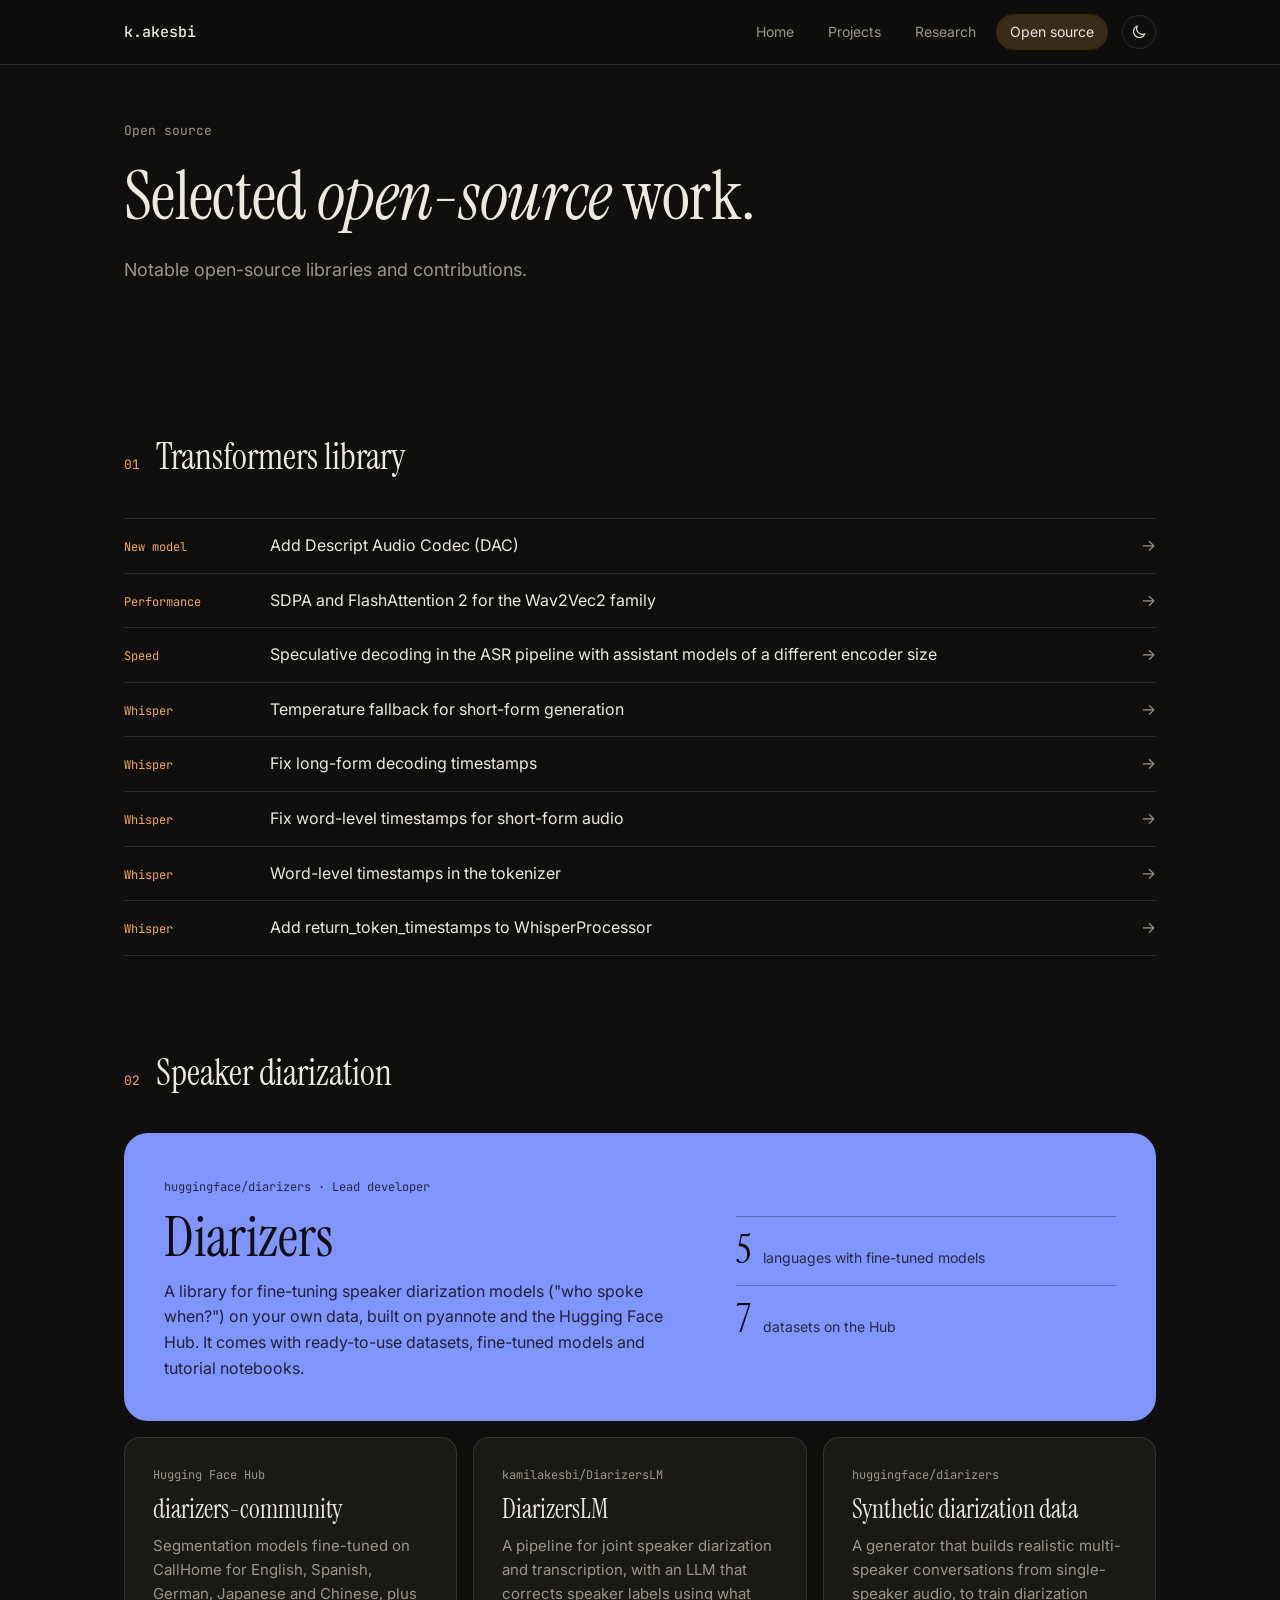
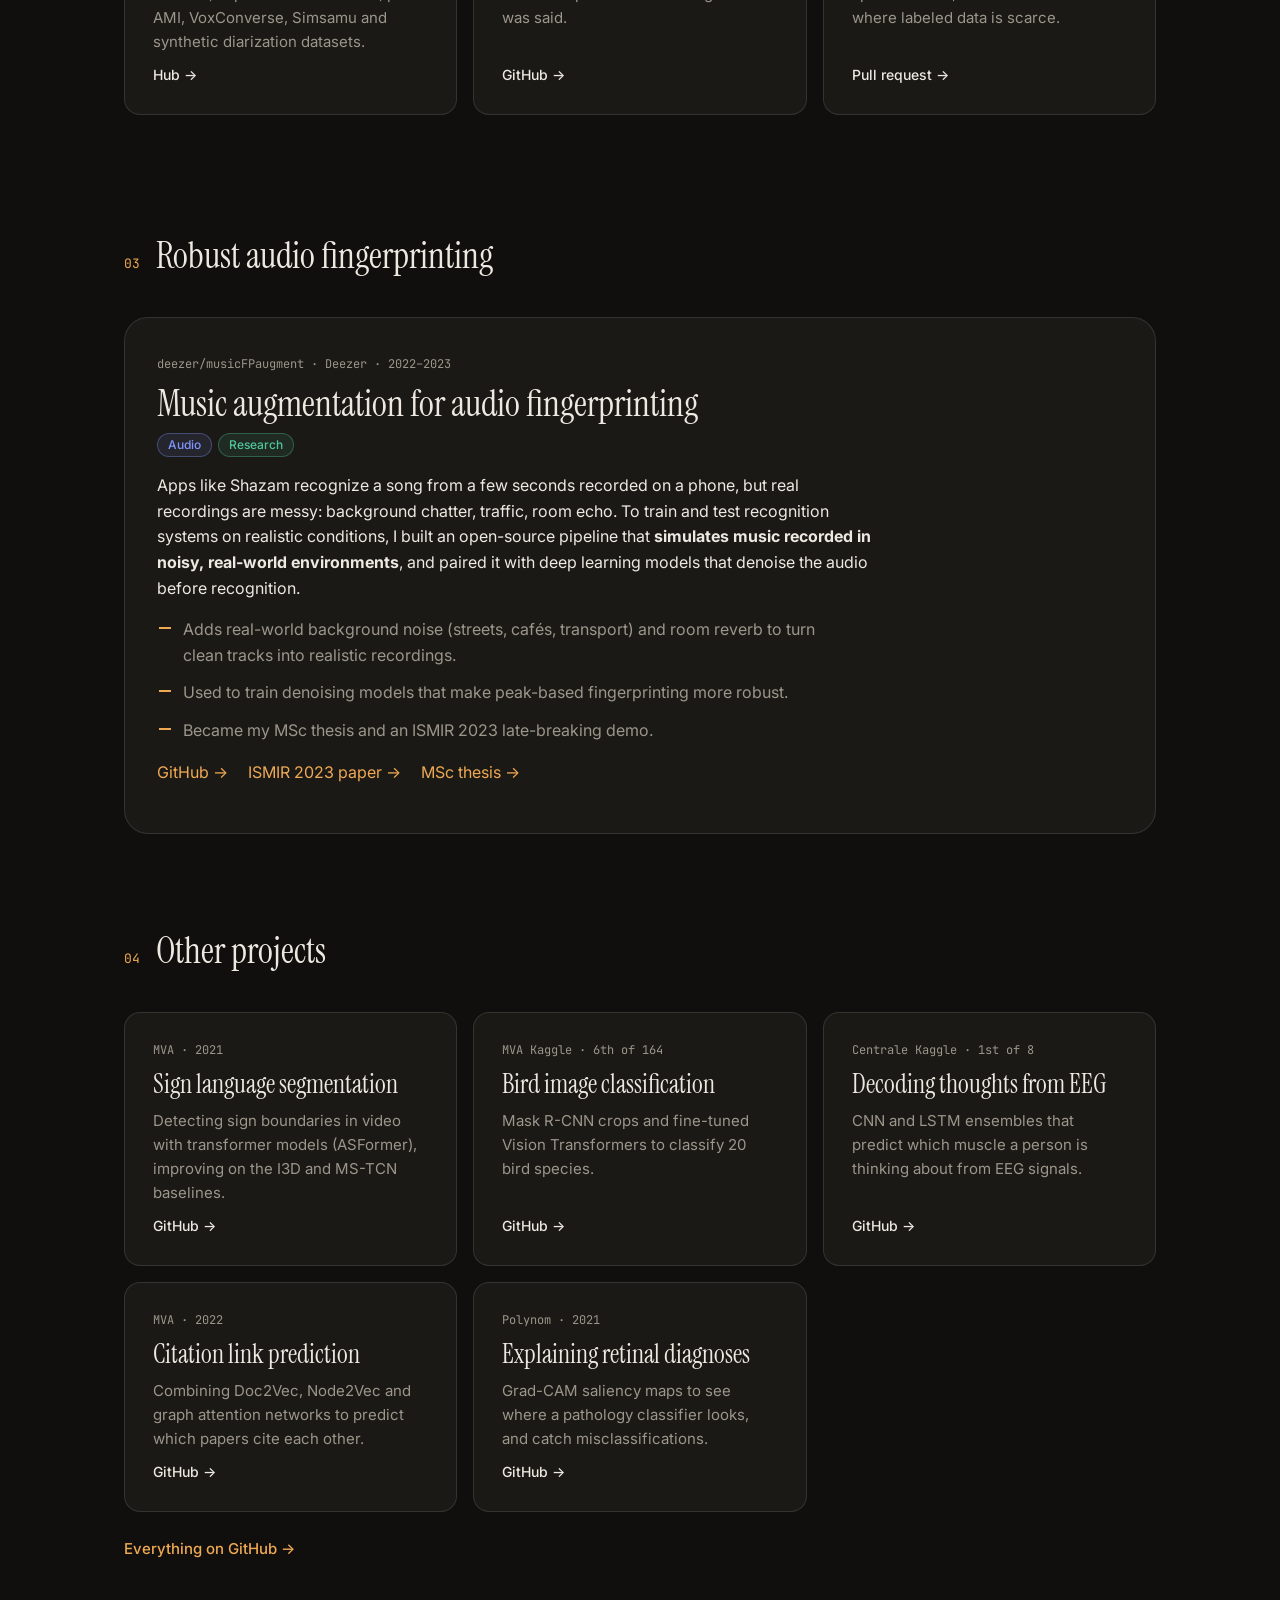
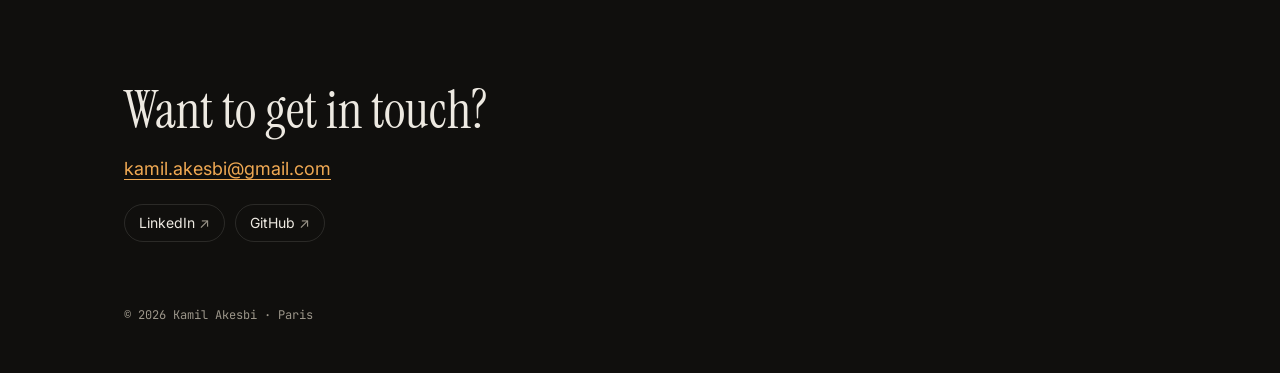
==== commit 22bd1774: "Open the site in dark mode by default" ====
--- a/open-source.html
+++ b/open-source.html
@@ -15,7 +15,7 @@
   <link href="https://fonts.googleapis.com/css2?family=Instrument+Serif:ital@0;1&family=Inter:wght@400;500;600&family=JetBrains+Mono:wght@400;500&display=swap" rel="stylesheet">
   <link rel="stylesheet" href="styles.css?v=46">
   <script>
-    try { const t = localStorage.getItem('theme'); if (t) document.documentElement.dataset.theme = t; } catch (e) {}
+    let t = null; try { t = localStorage.getItem('theme'); } catch (e) {} document.documentElement.dataset.theme = t || 'dark';
   </script>
 </head>
 <body>
